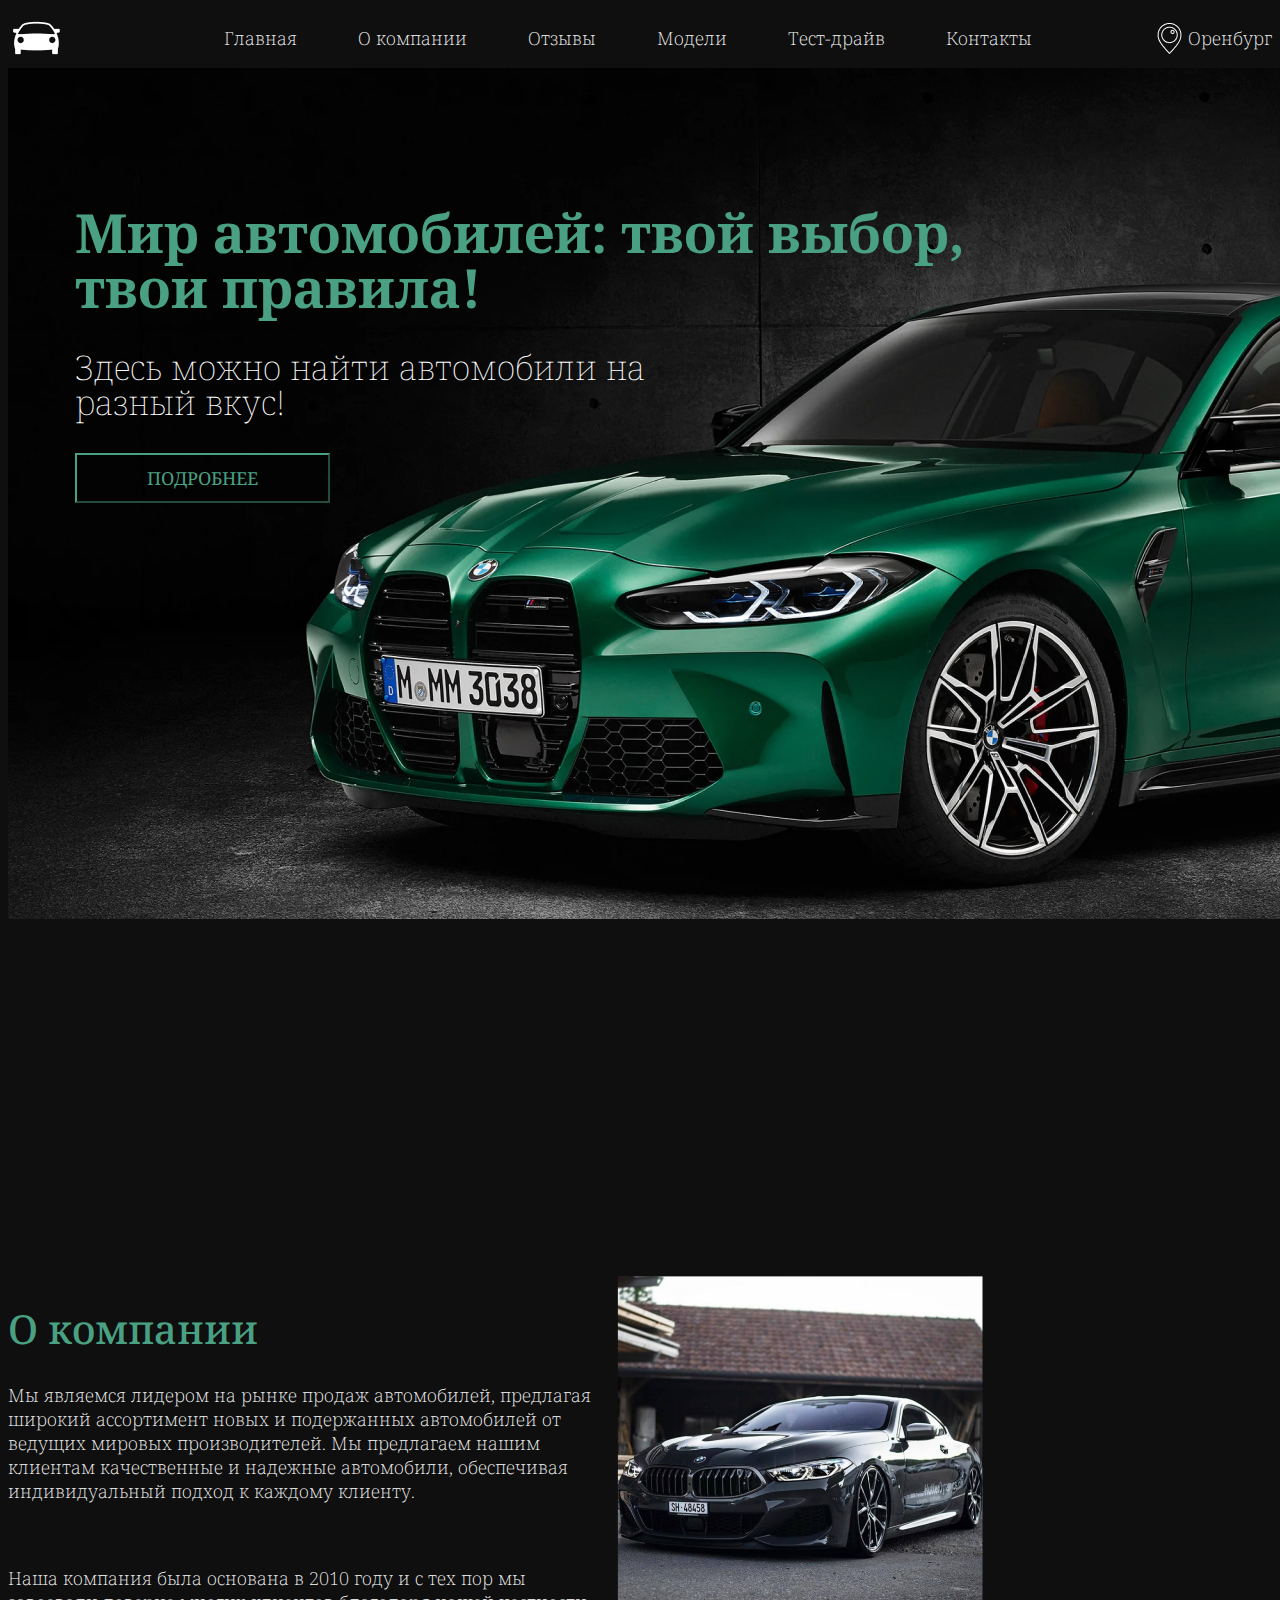
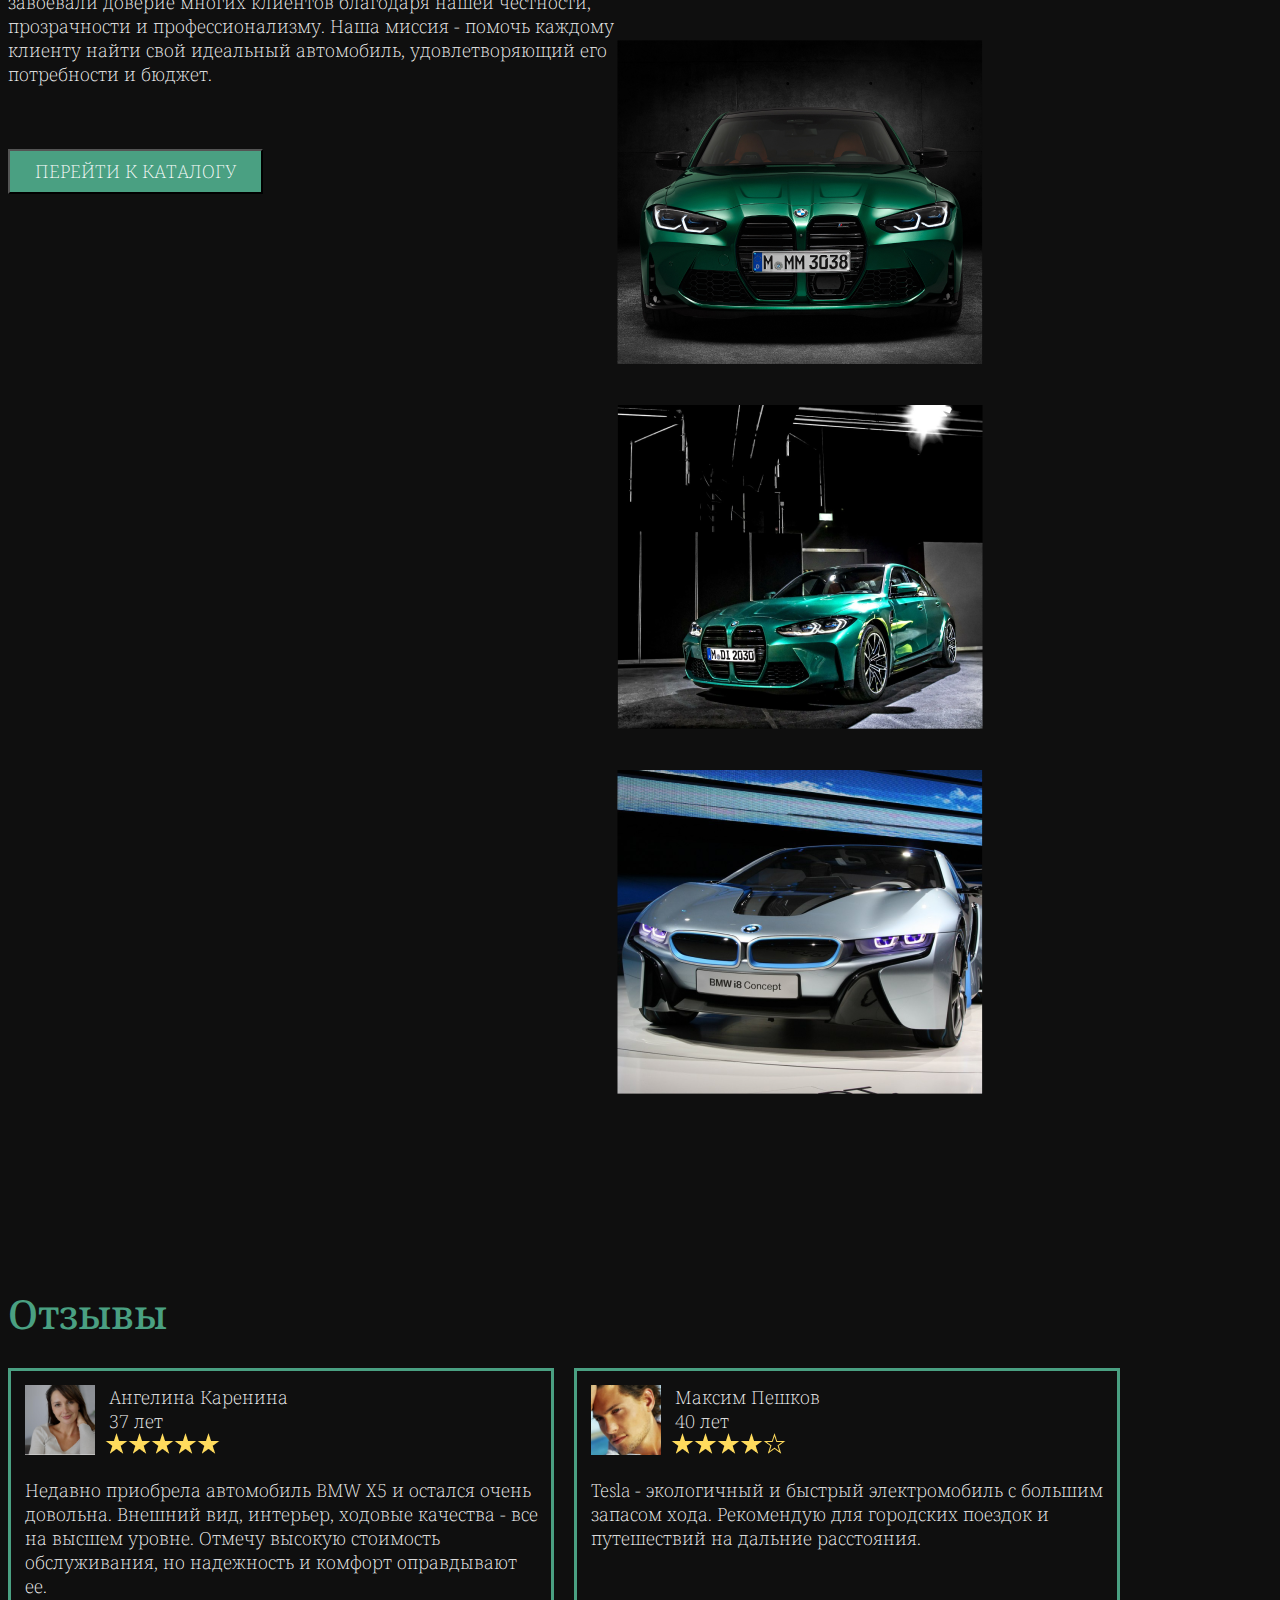
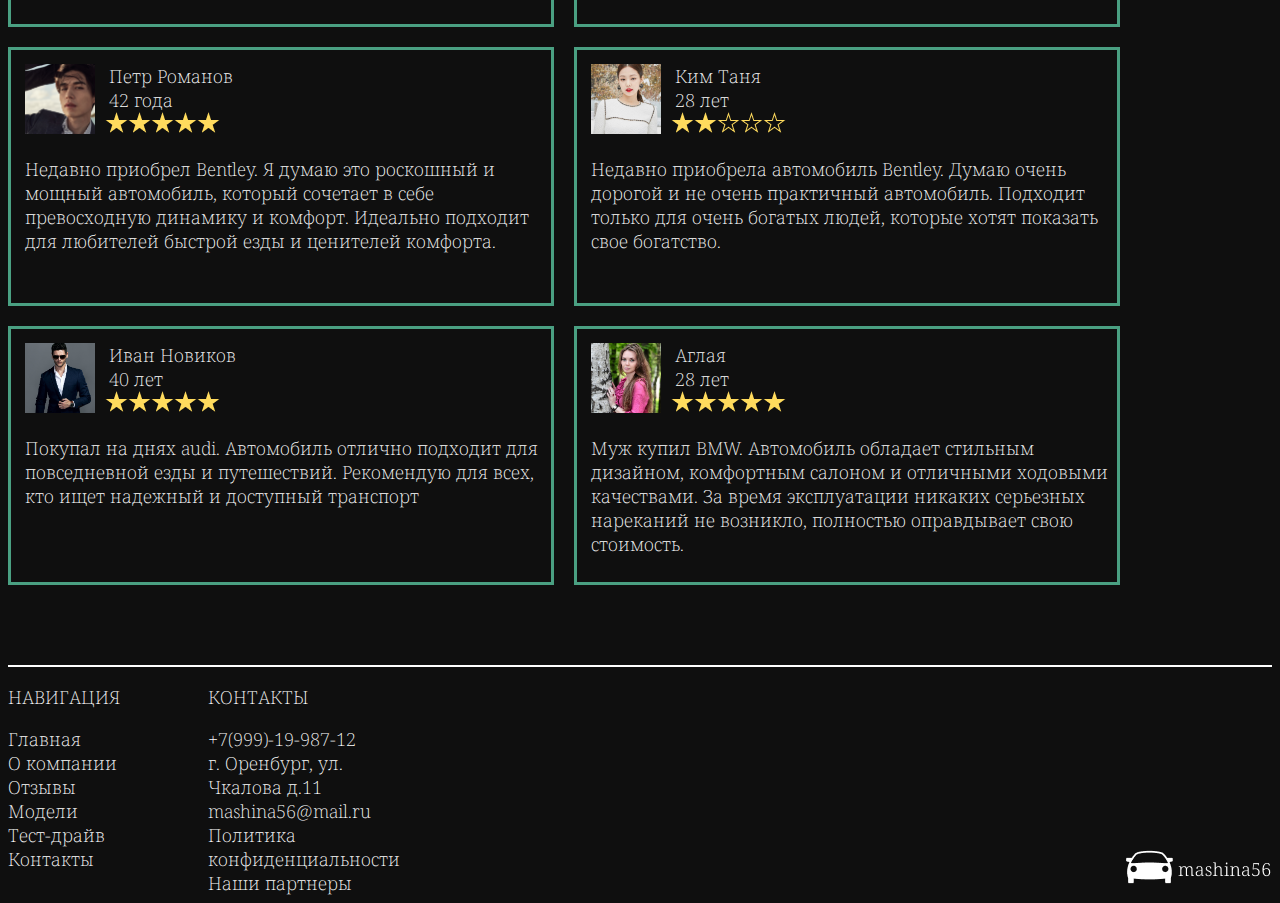
==== index.html @ ece52b22 "first commit" ====
<!DOCTYPE html>
<html lang="en">

<head>
    <meta charset="UTF-8">
    <meta http-equiv="X-UA-Compatible" content="IE=edge">
    <meta name="viewport" content="width=device-width, initial-scale=1.0">
    <link rel="stylesheet" href="style.css">
    <title>Document</title>
</head>

<body>
    <header>
        <img src="/img/logo.png" alt="">
        <UL>
            <li>Главная</li>
            <li>О компании</li>
            <li>Отзывы</li>
            <li>Модели</li>
            <a href="/test.html"><li>Тест-драйв</li></a>
            <li>Контакты</li>
        </UL>
        <img src="/img/gps.png" alt="">
        <p>Оренбург</p>
    </header>
    <div class="page1">
        <img src="/img/img1.png" alt="" class="img1">
        <div class="textblock1">
            <h1>Мир автомобилей: твой выбор, твои правила!</h1>
            <h3>Здесь можно найти автомобили на разный вкус!</h2>
                <button class="button1">ПОДРОБНЕЕ</button>
        </div>
    </div>
    <div class="page2">
        <div class="textbox2">
            <h2>О компании</h2>
            <p>Мы являемся лидером на рынке продаж автомобилей, предлагая широкий ассортимент новых и подержанных
                автомобилей от ведущих мировых производителей. Мы предлагаем нашим клиентам качественные и надежные
                автомобили, обеспечивая индивидуальный подход к каждому клиенту.</p>
            <p>Наша компания была основана в 2010 году и с тех пор мы завоевали доверие многих клиентов благодаря нашей
                честности, прозрачности и профессионализму. Наша миссия - помочь каждому клиенту найти свой идеальный
                автомобиль, удовлетворяющий его потребности и бюджет.</p>
            <button class="button2">ПЕРЕЙТИ К КАТАЛОГУ</button>
        </div>
        <div class="imgbox1">
            <img src="/img/img2.png" alt="">
            <img src="/img/img3.png" alt="">
            <img src="/img/img4.png" alt="">
            <img src="/img/img5.png" alt="">
        </div>
    </div>
    <div class="page3">
        <h2>Отзывы</h2>
        <div class="otz">
            <div class="card">
                <div class="cardd">
                    <div class="img-txt">
                        <img src="/img/img6.png" alt="" width="70px" height="70px">
                        <div class="txt1">
                            <p>Ангелина Каренина</p>
                            <p>37 лет</p>
                            <img src="/img/star.png" alt="">
                        </div>
                    </div>
                    <p>Недавно приобрела автомобиль BMW X5 и остался очень довольна. Внешний вид, интерьер, ходовые
                        качества - все на высшем уровне. Отмечу высокую стоимость обслуживания, но надежность и комфорт
                        оправдывают ее.</p>
                </div>
            </div>
            <div class="card">
                <div class="cardd">
                    <div class="img-txt">
                        <img src="/img/img7.png" alt="" width="70px" height="70px">
                        <div class="txt1">
                            <p>Максим Пешков</p>
                            <p>40 лет</p>
                            <img src="/img/star3.png" alt="">
                        </div>
                    </div>
                    <p>Tesla - экологичный и быстрый электромобиль с большим запасом хода. Рекомендую для городских
                        поездок и путешествий на дальние расстояния.</p>
                </div>
            </div>
            <div class="card">
                <div class="cardd">
                    <div class="img-txt">
                        <img src="/img/img8.png" alt="" width="70px" height="70px">
                        <div class="txt1">
                            <p>Петр Романов</p>
                            <p>42 года</p>
                            <img src="/img/star.png" alt="">
                        </div>
                    </div>
                    <p>Недавно приобрел Bentley. Я думаю это роскошный и мощный автомобиль, который сочетает в себе
                        превосходную динамику и комфорт. Идеально подходит для любителей быстрой езды и ценителей
                        комфорта.</p>
                </div>
            </div>
            <div class="card">
                <div class="cardd">
                    <div class="img-txt">
                        <img src="/img/img9.png" alt="" width="70px" height="70px">
                        <div class="txt1">
                            <p>Ким Таня</p>
                            <p>28 лет</p>
                            <img src="/img/star2.png" alt="">
                        </div>
                    </div>
                    <p>Недавно приобрела автомобиль Bentley. Думаю очень дорогой и не очень практичный автомобиль.
                        Подходит только для очень богатых людей, которые хотят показать свое богатство.
                    </p>
                </div>
            </div>
            <div class="card">
                <div class="cardd">
                    <div class="img-txt">
                        <img src="/img/img10.png" alt="" width="70px" height="70px">
                        <div class="txt1">
                            <p>Иван Новиков</p>
                            <p>40 лет</p>
                            <img src="/img/star.png" alt="">
                        </div>
                    </div>
                    <p>Покупал на днях audi. Автомобиль отлично подходит для повседневной езды и путешествий. Рекомендую
                        для всех, кто ищет надежный и доступный транспорт</p>
                </div>
            </div>
            <div class="card">
                <div class="cardd">
                    <div class="img-txt">
                        <img src="/img/img11.png" alt="" width="70px" height="70px">
                        <div class="txt1">
                            <p>Аглая </p>
                            <p>28 лет</p>
                            <img src="/img/star.png" alt="">
                        </div>
                    </div>
                    <p>Муж купил BMW. Автомобиль обладает стильным дизайном, комфортным салоном и отличными ходовыми
                        качествами. За время эксплуатации никаких серьезных нареканий не возникло, полностью оправдывает
                        свою стоимость.
                    </p>
                </div>
            </div>
        </div>
    </div>
    <footer>
        <div class="line"></div>
        <div class="foot">
            <div class="foot-navigation">
                <div class="foot-ul1">
                    <UL>
                        <p>НАВИГАЦИЯ</p>
                        <li>Главная</li>
                        <li>О компании</li>
                        <li>Отзывы</li>
                        <li>Модели</li>
                        <li>Тест-драйв</li>
                        <li>Контакты</li>
                    </UL>
                </div>
                <div class="foot-ul2">
                    <UL>
                        <p>КОНТАКТЫ</p>
                        <li>+7(999)-19-987-12</li>
                        <li>г. Оренбург, ул. Чкалова д.11</li>
                        <li>mashina56@mail.ru</li>
                        <li>Политика конфиденциальности</li>
                        <li>Наши партнеры</li>
                    </UL>
                </div>
            </div>
            <img src="/img/logo2.png" alt="">
        </div>
    </footer>
</body>
</html>
---- style.css ----
@import url('https://fonts.googleapis.com/css2?family=Noto+Serif:ital,wght@0,100..900;1,100..900&display=swap');

body {
    background-color: #0F0F0F;
}

:root {
    --p-family: 'Noto Serif', serif;
    --p-color: white;
    --p: 18px;
    --p-weight: 200;
    --color: #4AA082;
}

li,
p, a {
    font-size: var(--p);
    color: var(--p-color);
    font-family: var(--p-family);
    font-weight: var(--p-weight);
    text-decoration: none;
    list-style-type: none;
}

ul {
    display: flex;
    margin: 0 auto;
    justify-content: space-between;
    width: 809px;
}

header {
    display: flex;
    margin: 0 auto;
    justify-content: space-between;
    align-items: center;
    max-width: 1689px;
}

.page1 {
    display: flex;
    margin: 0 auto;
    max-width: 1920px;
    justify-content: space-between;
}

.img1 {
    position: absolute;
}

.textblock1 {
    z-index: 1;
    width: 924px;
    display: block;
    margin-left: 67px;
    margin-top: 101px;
}

h1 {
    font-size: 54px;
    color: var(--color);
    font-weight: 700;
    font-family: var(--p-family);
    line-height: 101%;

}

h3 {
    font-size: 34px;
    color: var(--p-color);
    font-weight: 100;
    font-family: var(--p-family);
    line-height: 101%;
    width: 646px;
    letter-spacing: 10%;
}

.button1 {
    border-color: var(--color);
    width: 255px;
    height: 50px;
    font-size: var(--p);
    font-family: var(--p-family);
    color: var(--color);
    background-color: rgba(28, 28, 28, 0);
    font-weight: 400;
}

.page2 {
    display: flex;
    justify-content: space-between;
    max-width: 1689px;
    margin: 0 auto;
    margin-top: 773px;
    margin-bottom: 200px;
}

h2 {
    font-size: 40px;
    color: var(--color);
    font-weight: 500;
    font-family: var(--p-family);
    line-height: 101%;
    letter-spacing: 10%;
}

.textbox2 p {
    width: 609px;
    margin-bottom: 63px;
}

.button2 {
    width: 255px;
    height: 45px;
    color: var(--p-color);
    background-color: var(--color);
    font-size: var(--p);
    font-family: var(--p-family);
    font-weight: var(--p-weight);
}

.imgbox1 {
    text-align: right;
    display: flex;
    margin: 0 auto;
    margin-right: 0;
    max-width: 773px;
    flex-wrap: wrap;
    gap: 40px;
}

.page3 {
    display: block;
    justify-content: space-between;
    max-width: 1689px;
    margin: 0 auto;
}

.card {
    width: 540px;
    border-color: #4AA082;
    border-style: solid;
    height: 253px;
}

.cardd {
    display: block;
}

.img-txt {
    display: flex;
    align-items: start;
    margin-top: 14px;
    margin-left: 14px;
}

.txt1 p,
.txt1 img {
    margin: 0;
    margin-left: 10px;

}

.cardd {
    display: block;
}

.cardd p {
    width: 517px;
    margin-left: 14px;
}

.otz {
    display: flex;
    margin: 0 auto;
    max-width: 1689px;
    flex-wrap: wrap;
    gap: 20px;
}
.page4 {
    display: flex;
    margin: 0 auto;
    justify-content: space-between;
    align-items: center;
    max-width: 1689px;
}
input {
    display: block;
    margin-top: 25px;
    width: 540px;
    background-color: rgba(28, 28, 28, 0);
    border-color: var(--color);
    font-family: var(--p-family);
    font-size: var(--p);
}
.input {
    margin-bottom: 35px;
}
.line {
    width: 100%;
    height: 2px;
    background-color: var(--p-color);
    margin-top: 80px;
}

.foot-ul1 ul,
.foot-ul2 ul {
    display: block;
    margin: 0 auto;
    justify-content: space-between;
    max-width: 200px;
    padding: 0;
}
.foot-navigation {
    display: flex;
    justify-content: space-between;
    max-width: 500px;
    text-align: left;
}
.foot {
    display: flex;
    align-items: end;
    margin: 0 auto;
    justify-content: space-between;
    max-width: 1689px;
}
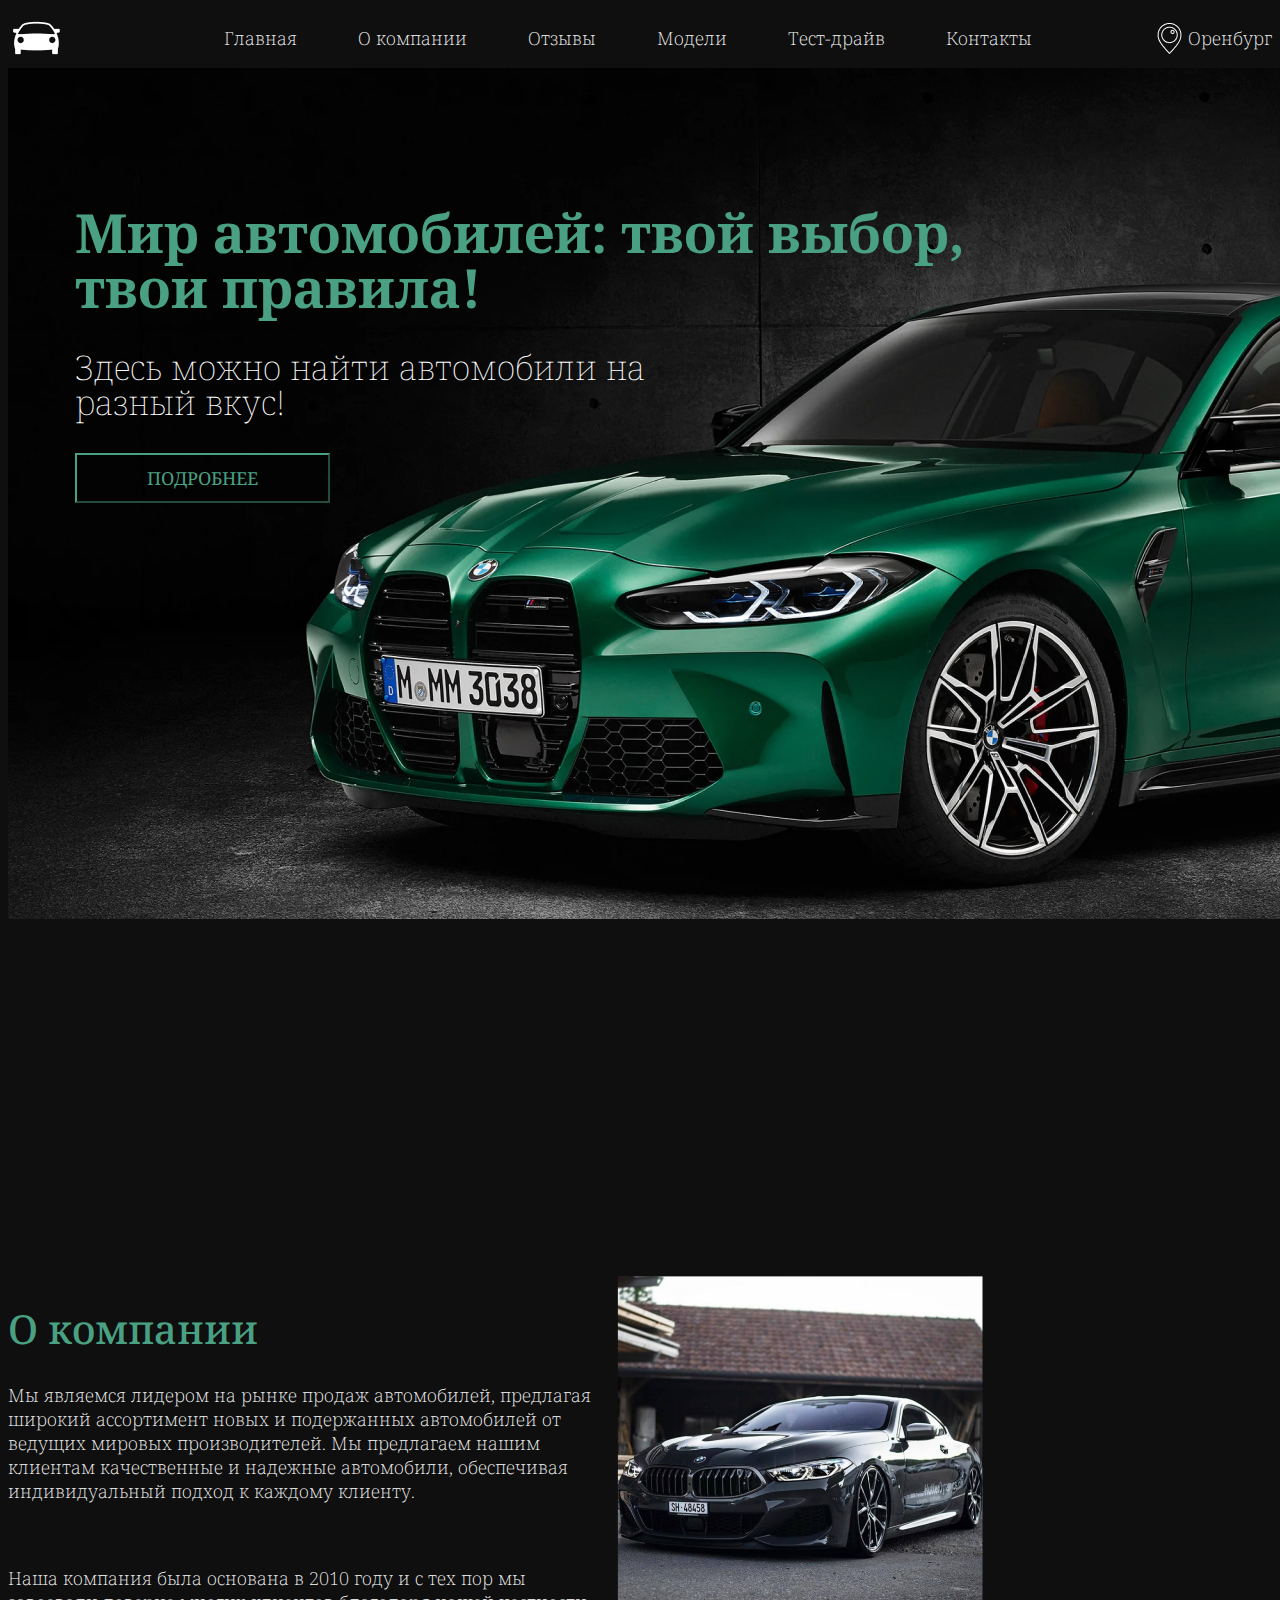
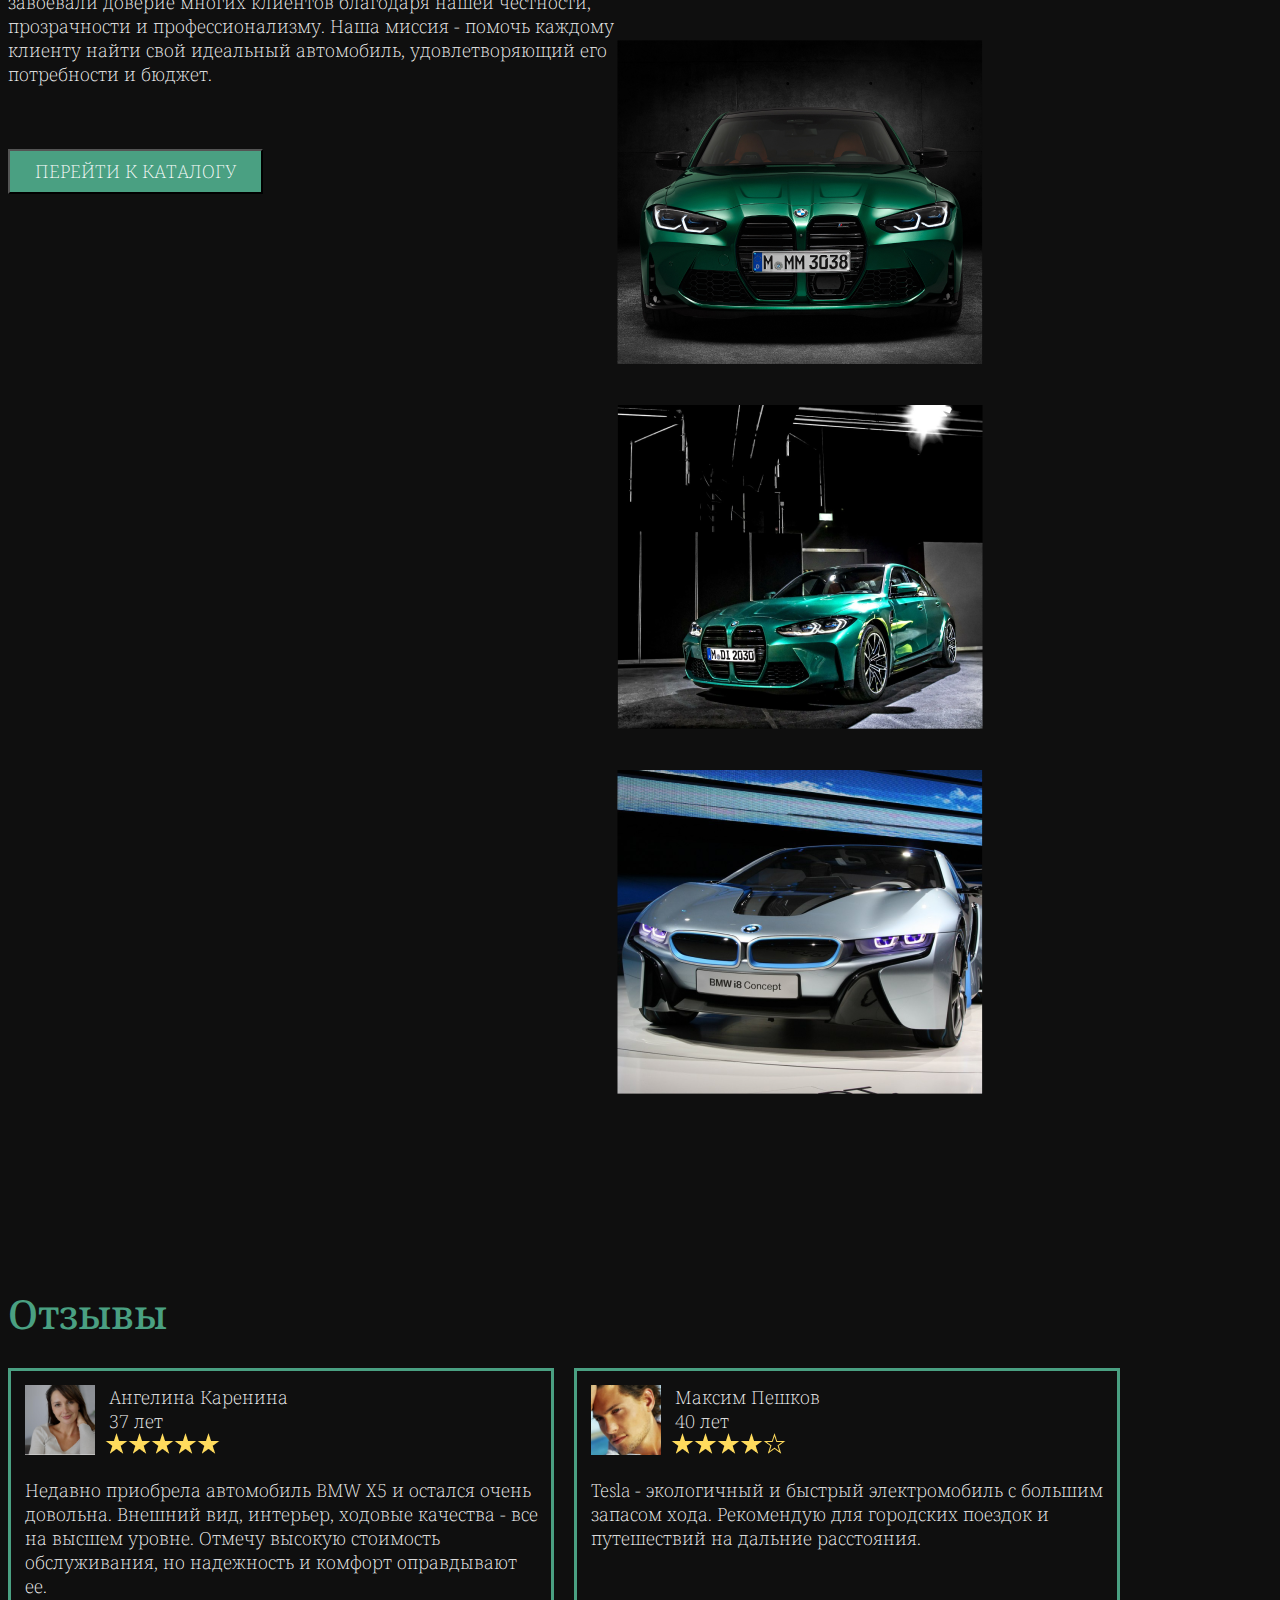
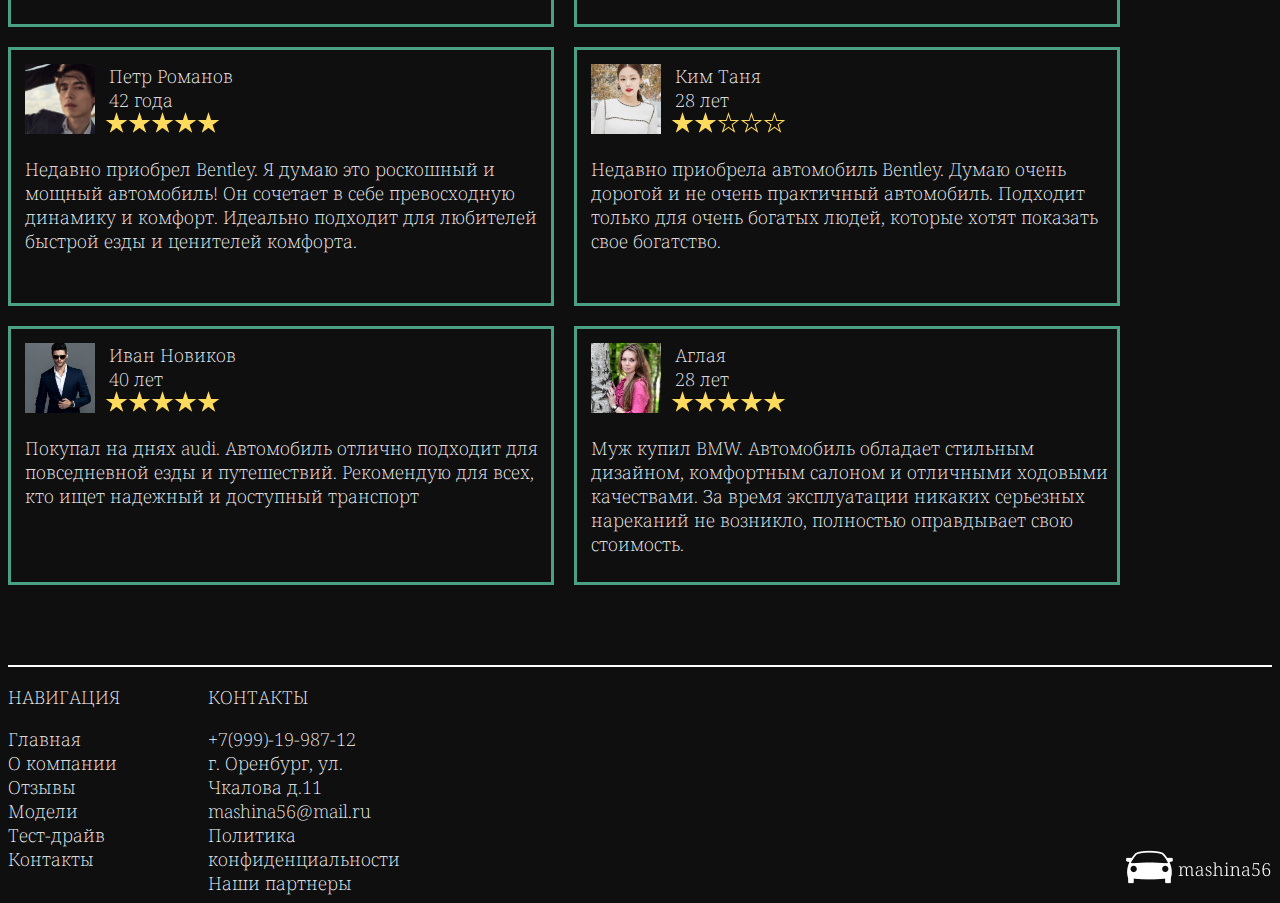
==== commit e17436c7: "94 text" ====
--- a/index.html
+++ b/index.html
@@ -91,7 +91,7 @@
                             <img src="/img/star.png" alt="">
                         </div>
                     </div>
-                    <p>Недавно приобрел Bentley. Я думаю это роскошный и мощный автомобиль, который сочетает в себе
+                    <p>Недавно приобрел Bentley. Я думаю это роскошный и мощный автомобиль! Он сочетает в себе
                         превосходную динамику и комфорт. Идеально подходит для любителей быстрой езды и ценителей
                         комфорта.</p>
                 </div>
